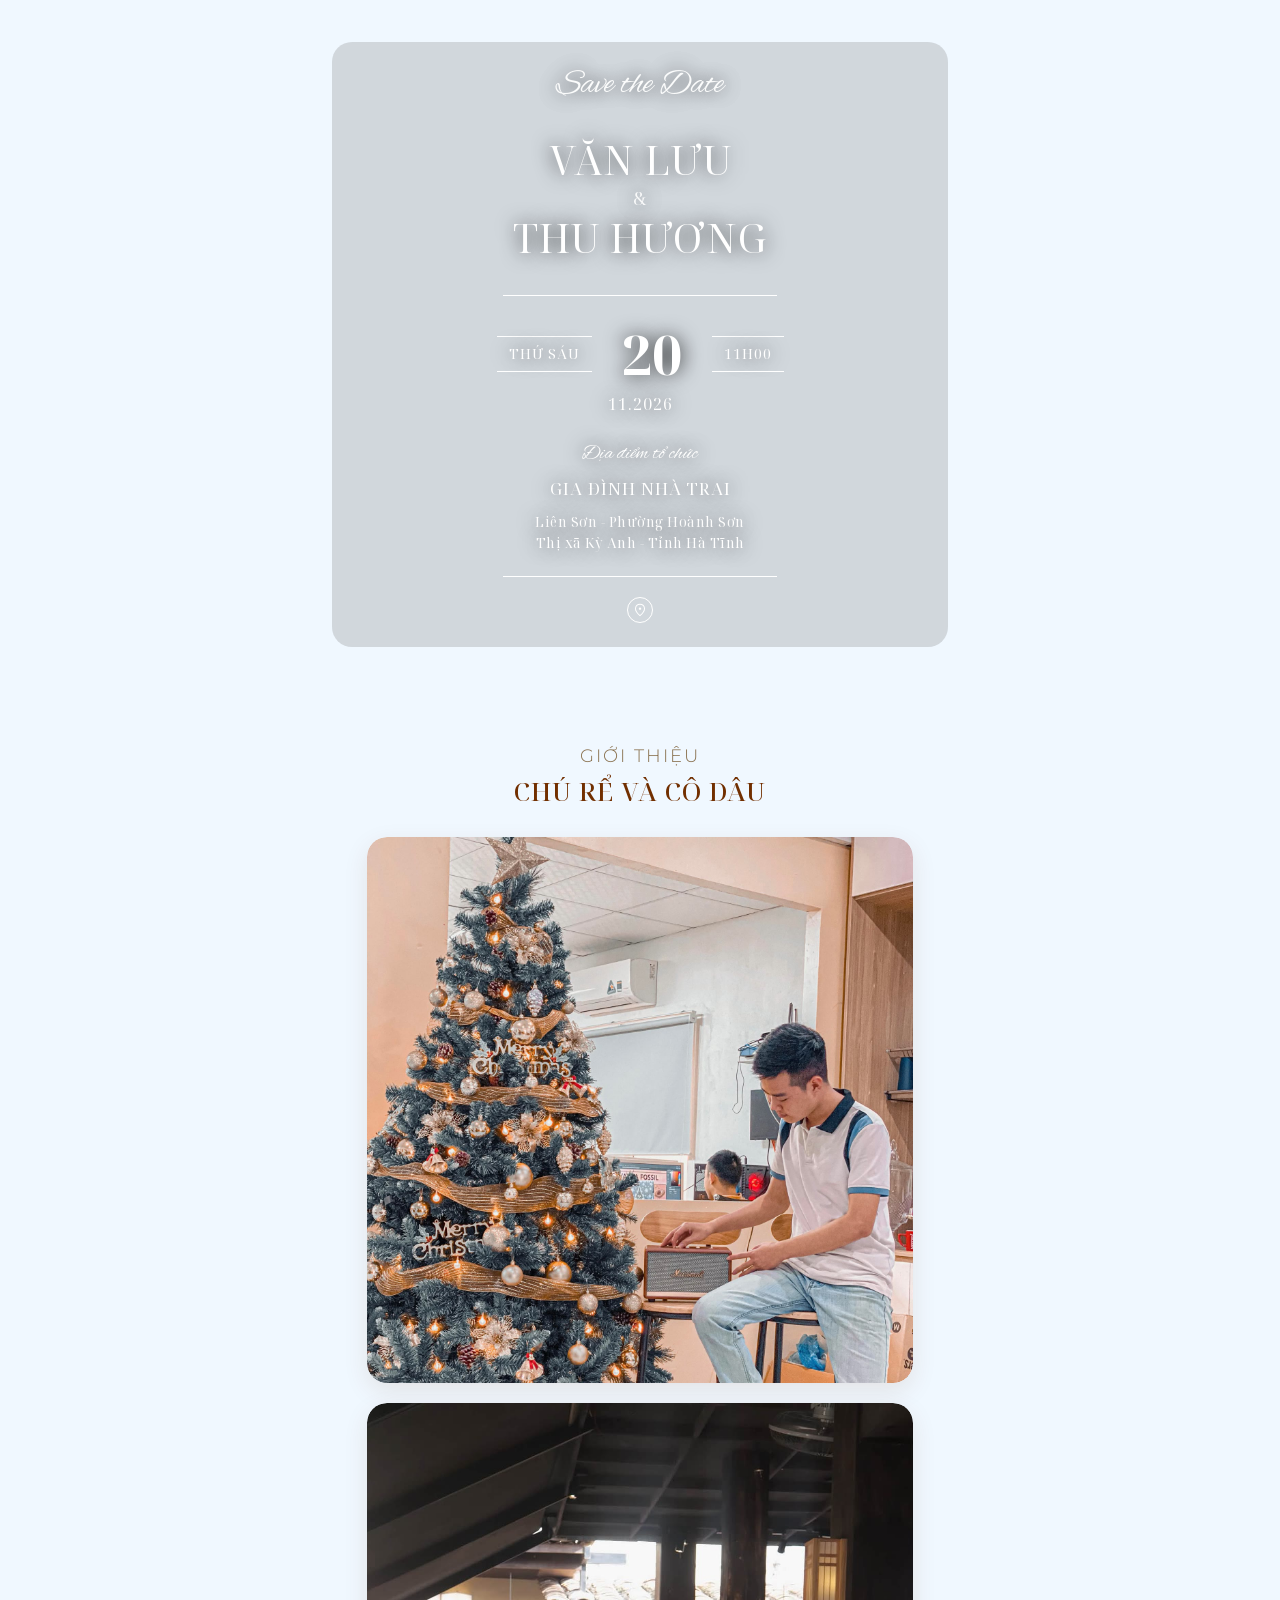
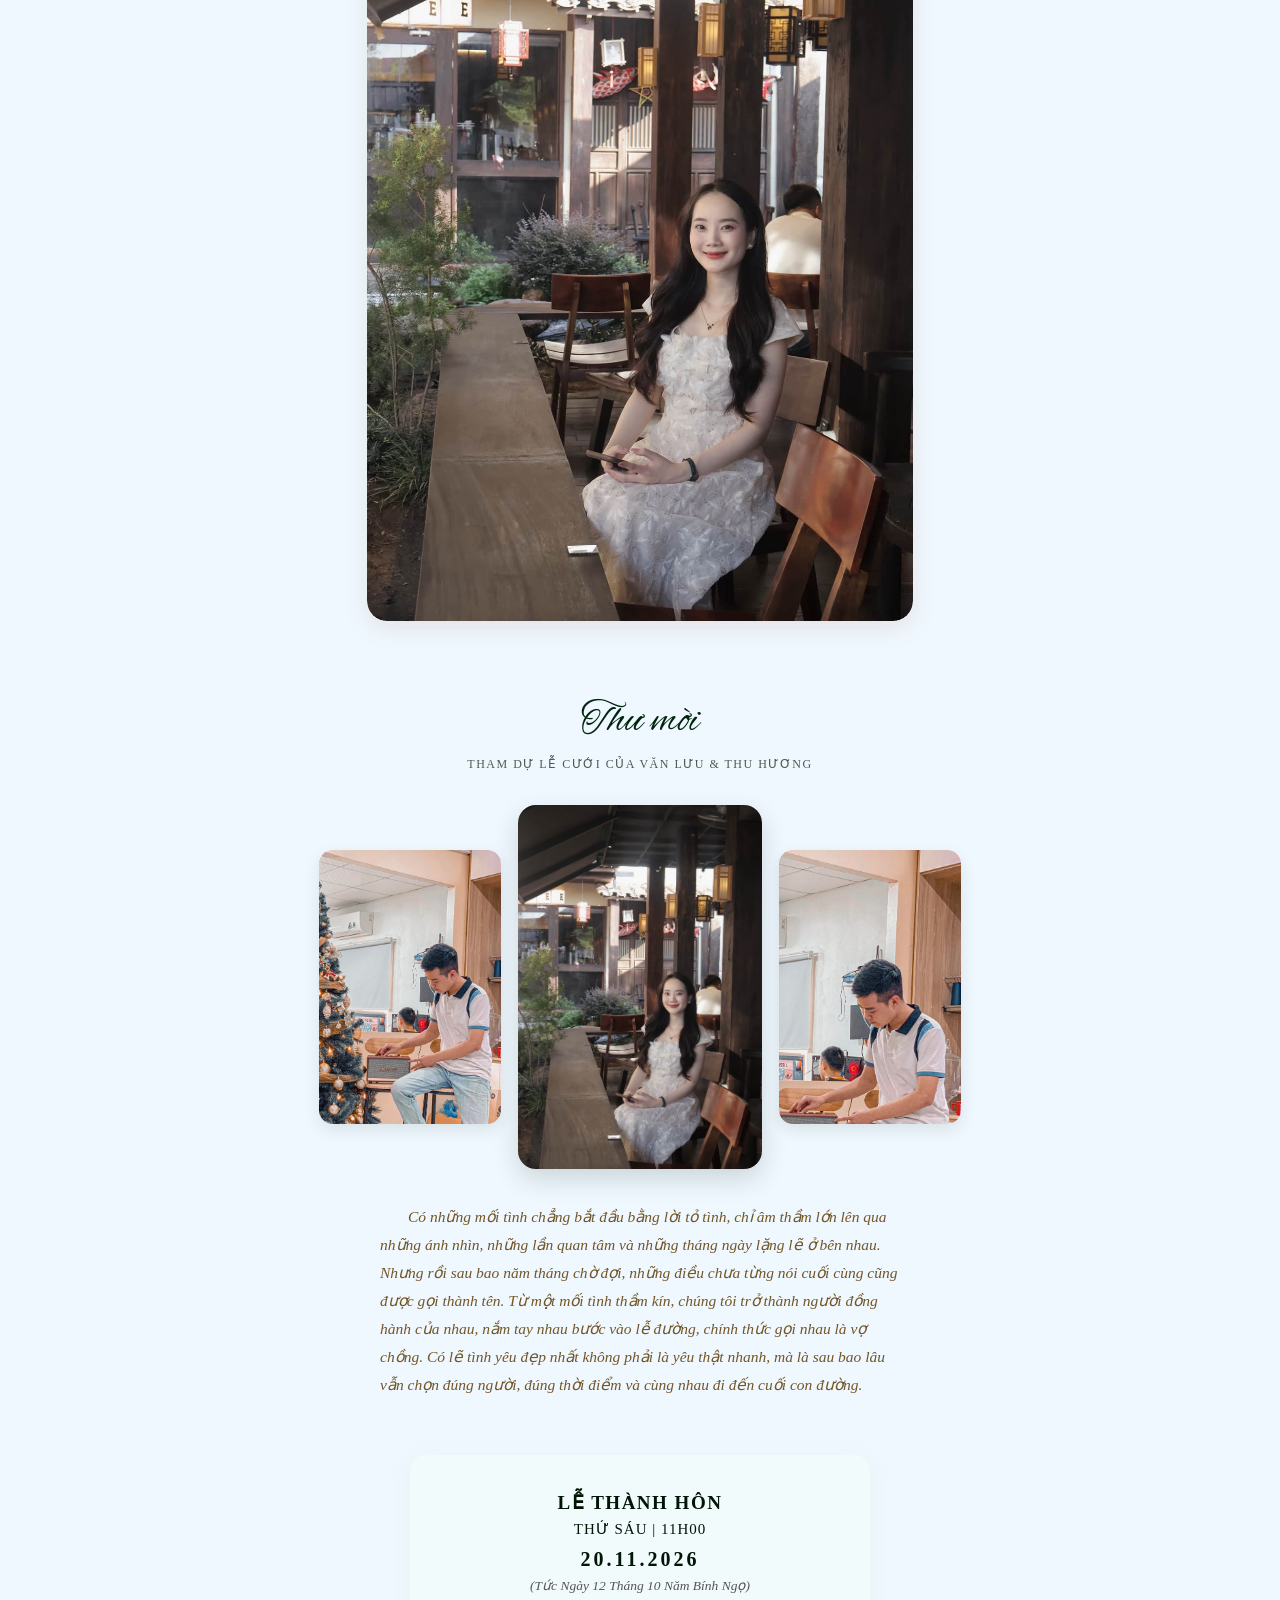
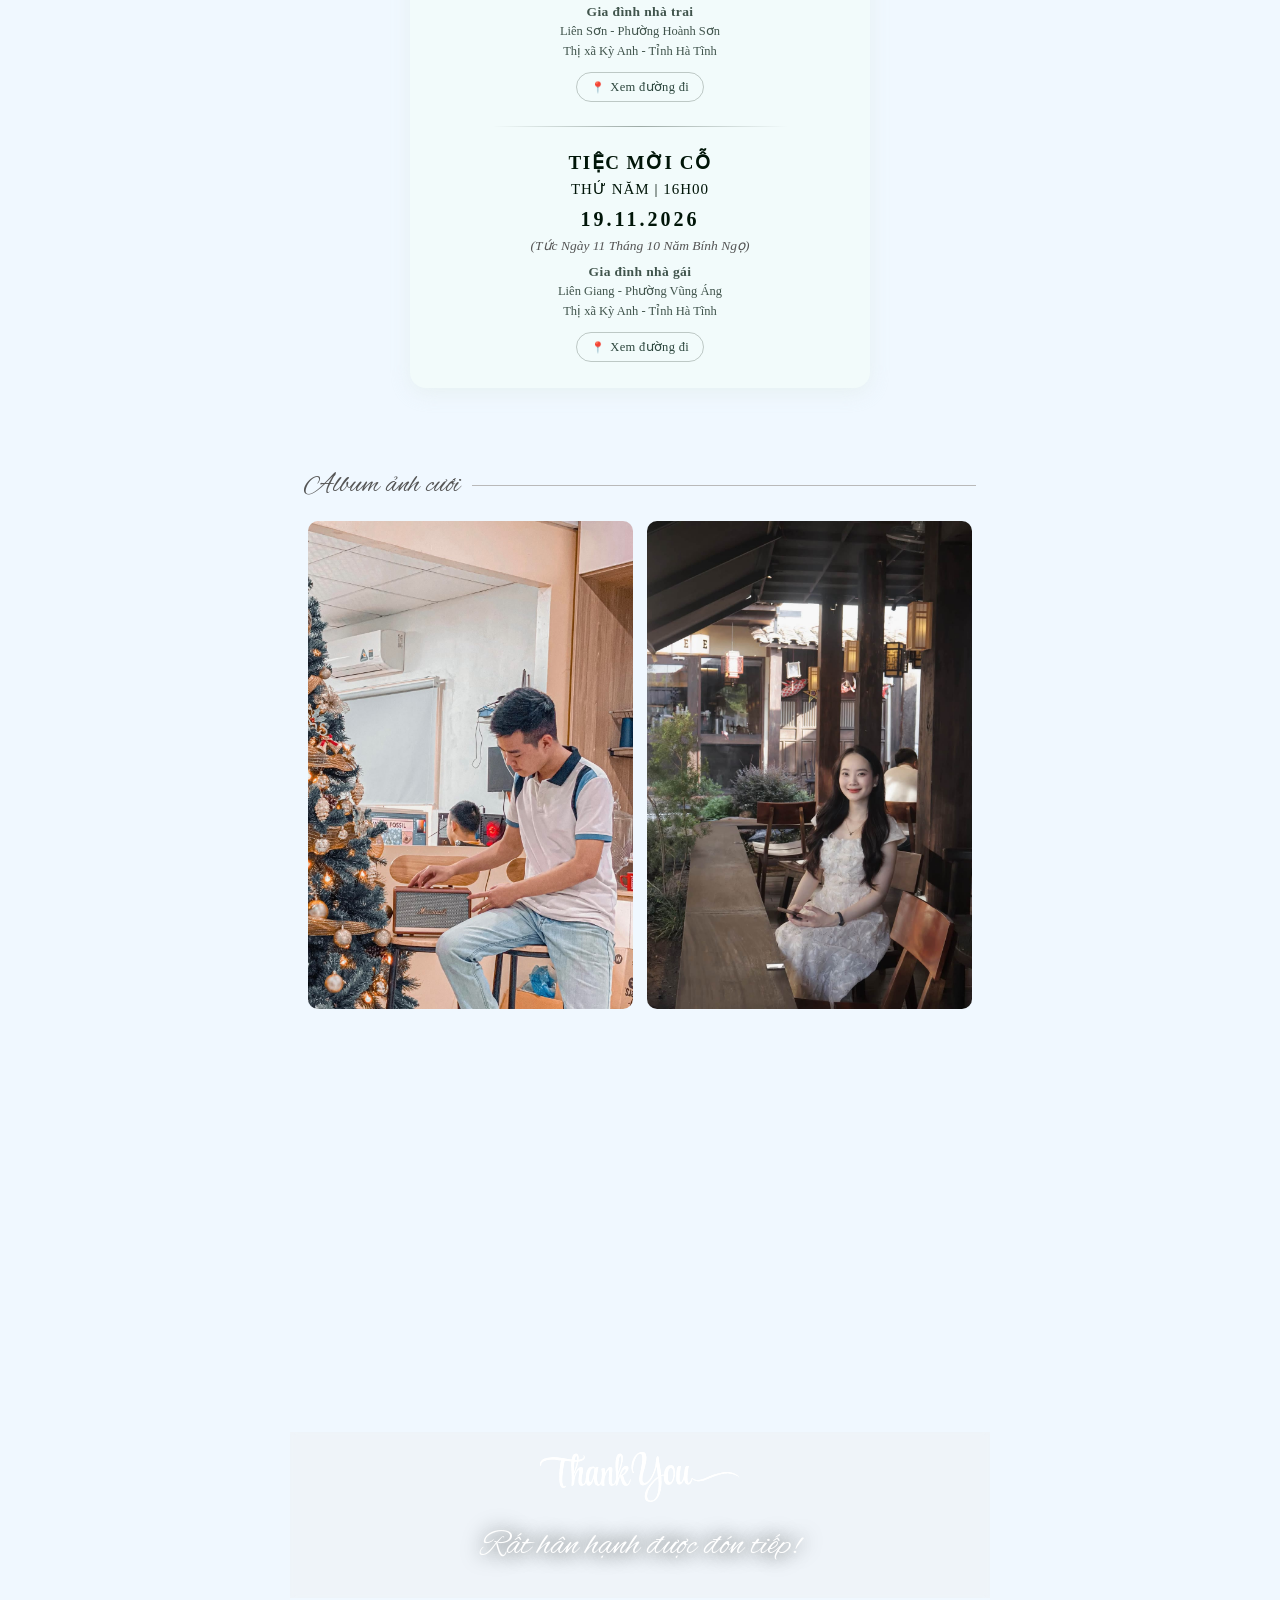
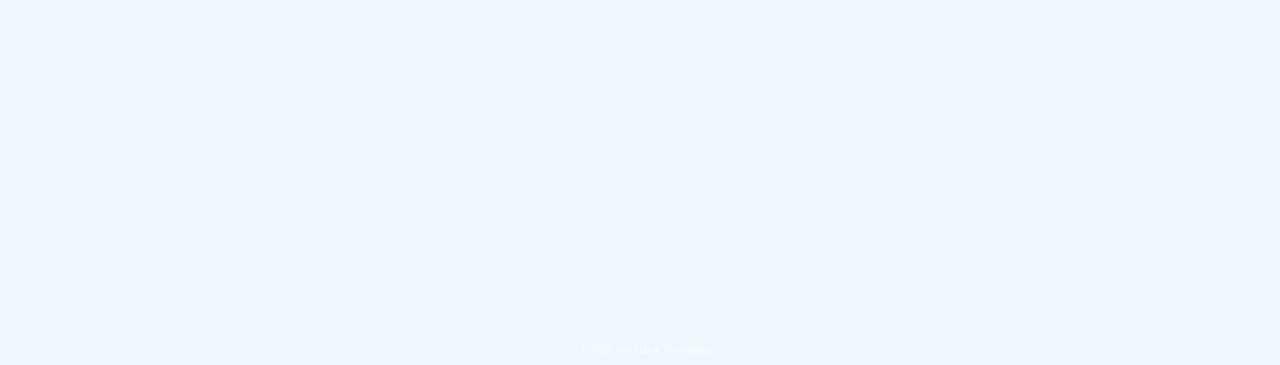
==== nhagai.html @ d758d71e "Thiep cuoi Van Luu & Thu Huong" ====
<!DOCTYPE html>
<html lang="vi">
<head>
    <meta charset="UTF-8">
    <meta name="viewport" content="width=device-width, initial-scale=1.0">
    <title>Wedding Văn Lưu & Thu Hương</title>
    <link rel="stylesheet" href="./style.css?v=1.0">
    <link rel="stylesheet" href="./style2.css?v=1.0">
    <script src="js.js?v=1.0"></script>

    <link rel="preconnect" href="https://fonts.googleapis.com">
    <link rel="preconnect" href="https://fonts.gstatic.com" crossorigin>
    <link href="https://fonts.googleapis.com/css2?family=Alex+Brush&family=Montserrat:ital,wght@0,100..900;1,100..900&family=Newsreader:opsz,wght@6..72,500&family=Noto+Serif+Display&display=swap" rel="stylesheet">

    <meta property="og:title" content="Lễ Thành Hôn Văn Lưu & Thu Hương"/>
    <meta property="og:description" content="Thiệp mời dự Lễ Vu Quy - Nhà Gái"/>
    <meta property="og:image" content="source/meta.jpg" />
    <meta property="og:type" content="website" />
    <meta property="og:url" content="./nhagai.html" />
    <link rel="icon" href="source/favicon.png" type="image/png">

    <link rel="preload" as="image" href="./source/doc/back_thiep.jpg" />
    <link rel="preload" as="audio" href="./source/music.mp3" type="audio/mpeg" />
</head>


<audio id="myAudio" autoplay>
    <source src="./source/music.mp3" type="audio/mpeg">
    Trình duyệt của bạn không hỗ trợ audio.
</audio>


<body>
    <div id="audioIndicator">
        <img src="./source/volume.svg" alt="">
    </div>

    <!-- thiệp -->
    <div class="thiep">
        <div class="thiep_blur-bg">
            <div class="thiep_container">
                <!-- Phần 0 -->
                <div class="thiep_des">
                    <p class="font_fancy">Save the Date</p>
                </div>
                <!-- Phần 1 -->
                <div class="thiep_name">
                    <p class="font_thanh_dam">Văn Lưu</p>
                    <p class="font_thanh_dam thiep_small">&</p>
                    <p class="font_thanh_dam">Thu Hương</p>
                </div>
                <!-- Phần 2 -->
                <div class="thiep_date_box font_thanh_dam">
                    <hr class="hr-wrapper">
                    <div class="thiep_space"></div>
                    <div class="thiep_date_row">
                      <div class="thiep_item">
                        <hr>
                        <span class="padding_day">THỨ SÁU</span>
                        <hr>
                      </div>
                      <div class="thiep_main_date">20</div>
                      <div class="thiep_item">
                        <hr>
                        <span class="padding_hour">11H00</span>
                        <hr>
                      </div>
                    </div>
                    <div class="thiep_month_year">11.2026</div>
                  </div>

                <!-- Phần 3 -->
                <div class="thiep_add">
                    <p class="font_fancy add_fancy">Địa điểm tổ chức</p>
                    <p class="font_thanh_dam add_big">GIA ĐÌNH NHÀ TRAI</p>
                    <p class="font_thanh_dam add_small">Liên Sơn - Phường Hoành Sơn</p>
                    <p class="font_thanh_dam add_small">Thị xã Kỳ Anh - Tỉnh Hà Tĩnh</p>
                    <hr class="hr-add">
                </div>

                <!-- phần icon -->
                <div class="thiep_all_icon">
                    <a class="thiep_map" href="https://www.google.com/maps/dir/?api=1&amp;destination=Li%C3%AAn%20S%C6%A1n%2C%20Ph%C6%B0%E1%BB%9Dng%20Ho%C3%A0nh%20S%C6%A1n%2C%20Th%E1%BB%8B%20x%C3%A3%20K%E1%BB%B3%20Anh%2C%20H%C3%A0%20T%C4%A9nh" target="_blank" rel="noopener noreferrer">
                        <img src="./source/pin_map.svg" alt="Bản đồ">
                    </a>
                </div>
            </div>
        </div>
    </div>

    <div class="gt_container">
        <div class="gt_des font_montserrat"> Giới thiệu </div>
        <div class="gt_des2 font_thanh_dam"> Chú Rể và Cô Dâu </div>
        <div class="gt_img">
            <img src="./source/chure.jpg" alt="Chú rể Văn Lưu">
        </div>
        <div class="gt_img">
            <img src="./source/codau.jpg" alt="Cô dâu Thu Hương">
        </div>
    </div>


    <!-- Mời -->
    <div class="moi_container">
        <div class="moi_desc1 font_fancy">Thư mời</div>
        <div class="moi_desc2 font_tnr">Tham dự Lễ cưới của Văn Lưu &amp; Thu Hương</div>
        <div class="moi_img">
            <img class="img_small js_l js_left" src="./source/doc/thumoi_1.jpg" alt="">
            <img class="img_big js_center" src="./source/doc/thumoi_2.jpg" alt="">
            <img class="img_small js_r js_right" src="./source/doc/thumoi_3.jpg" alt="">
        </div>

        <div class="moi_desc3 font_tnr">   Có những mối tình chẳng bắt đầu bằng lời tỏ tình,
            chỉ âm thầm lớn lên qua những ánh nhìn, những lần quan tâm và những tháng ngày
            lặng lẽ ở bên nhau. Nhưng rồi sau bao năm tháng chờ đợi, những điều chưa từng
            nói cuối cùng cũng được gọi thành tên. Từ một mối tình thầm kín, chúng tôi trở
            thành người đồng hành của nhau, nắm tay nhau bước vào lễ đường, chính thức gọi
            nhau là vợ chồng. Có lẽ tình yêu đẹp nhất không phải là yêu thật nhanh, mà là
            sau bao lâu vẫn chọn đúng người, đúng thời điểm và cùng nhau đi đến cuối con
            đường.</div>
    </div>

    <!-- confirm -->
    <div class="cf_container nhay-shadow">
        <div class="cf_event">
            <div class="cf_desc1">Lễ Thành Hôn</div>
            <div class="cf_desc2">Thứ Sáu | 11h00</div>
            <div class="cf_desc3">20.11.2026</div>
            <div class="cf_desc4">(Tức Ngày 12 Tháng 10 Năm Bính Ngọ)</div>
            <div class="cf_place">
                <span class="cf_place_name">Gia đình nhà trai</span>
                <span class="cf_place_addr">Liên Sơn - Phường Hoành Sơn</span>
                <span class="cf_place_addr">Thị xã Kỳ Anh - Tỉnh Hà Tĩnh</span>
                <a class="cf_map_link font_tnr" href="https://www.google.com/maps/dir/?api=1&amp;destination=Li%C3%AAn%20S%C6%A1n%2C%20Ph%C6%B0%E1%BB%9Dng%20Ho%C3%A0nh%20S%C6%A1n%2C%20Th%E1%BB%8B%20x%C3%A3%20K%E1%BB%B3%20Anh%2C%20H%C3%A0%20T%C4%A9nh"
                   target="_blank" rel="noopener noreferrer">Xem đường đi</a>
            </div>
        </div>

        <div class="cf_sep"></div>

        <div class="cf_event">
            <div class="cf_desc1">Tiệc mời cỗ</div>
            <div class="cf_desc2">Thứ Năm | 16h00</div>
            <div class="cf_desc3">19.11.2026</div>
            <div class="cf_desc4">(Tức Ngày 11 Tháng 10 Năm Bính Ngọ)</div>
            <div class="cf_place">
                <span class="cf_place_name">Gia đình nhà gái</span>
                <span class="cf_place_addr">Liên Giang - Phường Vũng Áng</span>
                <span class="cf_place_addr">Thị xã Kỳ Anh - Tỉnh Hà Tĩnh</span>
                <a class="cf_map_link font_tnr" href="https://www.google.com/maps/dir/?api=1&amp;destination=Li%C3%AAn%20Giang%2C%20Ph%C6%B0%E1%BB%9Dng%20V%C5%A9ng%20%C3%81ng%2C%20Th%E1%BB%8B%20x%C3%A3%20K%E1%BB%B3%20Anh%2C%20H%C3%A0%20T%C4%A9nh"
                   target="_blank" rel="noopener noreferrer">Xem đường đi</a>
            </div>
        </div>

    </div>


    <!-- album -->

    <div class="album_header">
        <span>Album ảnh cưới</span>
        <div class="line"></div>
    </div>
    <div class="album_container">
        <img class="js_album album_left" src="./source/album/01.jpg" alt="Chú rể Văn Lưu">
        <img class="js_album album_left" src="./source/album/02.jpg" alt="Cô dâu Thu Hương">
    </div>


    <!-- xem anh phong to -->
    <div class="lightbox" id="lightbox" role="dialog" aria-modal="true" aria-label="Xem ảnh cưới">
        <button class="lb_close" type="button" aria-label="Đóng">&times;</button>
        <button class="lb_nav lb_prev" type="button" aria-label="Ảnh trước">&#8249;</button>
        <img class="lb_img" id="lb_img" src="" alt="">
        <button class="lb_nav lb_next" type="button" aria-label="Ảnh sau">&#8250;</button>
        <div class="lb_count font_tnr"><span id="lb_now">1</span> / <span id="lb_total">2</span></div>
    </div>

    <!-- Thanks -->
    <div class="thank_container">
        <div class="thank_desc">
            <img src="./source/thank.svg" alt="">
            <p>Rất hân hạnh được đón tiếp!</p>
        </div>
        <div class="footter">
            © 11/2026 Văn Lưu &amp; Thu Hương
        </div>
    </div>

    <script src="./invite.js?v=1.0"></script>
</body>
</html>
---- style.css ----
.font_fancy{
    font-family: "Alex Brush", cursive;
    font-weight: 500;
    font-style: normal;
    /* font-size: 36px; */
}


.font_newsreader {
    font-family: "Newsreader", serif;
    font-optical-sizing: auto;
    font-weight: 300;
    font-style: normal;
}

.font_tnr {
    font-family: 'Times New Roman', Times, serif;
}

.font_montserrat{
    font-family: "Montserrat", sans-serif;
    font-optical-sizing: auto;
    font-weight: 300;
    font-style: normal;
}

.font_thanh_dam {
    font-family: "Noto Serif Display", serif;
    font-optical-sizing: auto;
    font-weight: 400;
    font-style: normal;
    font-variation-settings:
    "wdth" 100;
}

#audioIndicator {
    position: fixed;
    top: 10px;
    right: 10px;
    z-index: 4;
    background-color: #fdfaf2;
    padding: 10px;
    border-radius: 50%;
    cursor: pointer;
    user-select: none;
  }

  #audioIndicator > img {
    display: block;
  }

/* HTML................................................................. */

html {
    scroll-behavior: smooth;
    background-color:#f0f8ff;

    overflow-x: hidden;
    /* overflow-y: hidden; */
    /* scrollbar-width: none;
    -ms-overflow-style: none;
    height: 0px; */
}

* {
    margin: 0;
    padding: 0;
    box-sizing: border-box;
}

body {
    width: 100%;
    max-width: 700px;
    margin: auto;
    display: flex;
    flex-direction: column;
    align-items: center;
    /* chan vuot ngang khi cac phan tu con o trang thai truoc animation */
    overflow-x: hidden;
}

.thiep {
    position: relative;
    width: 100%;
    overflow: hidden;
    background-repeat: no-repeat;
    background-position: center;
    background-size: cover;
    display: flex;
    align-items: center;
    justify-content: center;
}

@keyframes zoomInOut {
    0% {
        transform: scale(1);
    }
    50% {
        transform: scale(1.05);
    }
    100% {
        transform: scale(1);
    }
}

.thiep::before {
    content: "";
    position: absolute;
    inset: 0;
    background-image: url(./source/doc/back_thiep.jpg);
    background-size: cover;
    background-position: center;
    background-repeat: no-repeat;
    animation: zoomInOut 10s ease-in-out infinite;
    z-index: 0;
    transform-origin: center;
    will-change: transform;
}

.thiep_blur-bg {
    position: relative;
    width: 88%;
    margin: 6% 4%;
    border-radius: 20px;
    background: #7d7d7d45;
    -webkit-backdrop-filter: blur(2px);
    backdrop-filter: blur(2px);
    color: white;
    text-align: center;
    z-index: 1;
}

.thiep_container {
    position: relative;
    z-index: 1;
    color: white;
    text-align: center;
    text-shadow: 0 0 20px rgb(0, 0, 0);
}

.thiep_des {
    margin: 22px 18px 20px;
    font-size: clamp(28px, 8vw, 34px);
    color: #ffffff;
    opacity: 0.9;
}

.thiep_name {
    margin: 28px 0 32px;
    font-size: clamp(30px, 8.4vw, 40px);
    line-height: 1.28;
    letter-spacing: 1px;
}

.thiep_name > p {
    text-transform: uppercase;
    
}

.thiep_small {
    font-size: 18px;
    margin: 2px 0;
    opacity: .85;
}

/* Phần 2....................................................... */
.thiep_date_box {
    margin-top: 30px;
    position: relative;
    display: flex;
    flex-direction: column;
    text-align: center;
    color: white;
}

.hr-wrapper {
    position: absolute;
    top: 0;
    left: 50%;
    transform: translateX(-50%);
    height: 1px;
    background-color: white;
    border: white;
    width: 200px;
}

.thiep_space {
    height: 32px;
}

.thiep_date_row {
    display: flex;
    align-items: center;
    justify-content: center;
    gap: 20px;
}

.thiep_item {
    display: flex;
    flex-direction: column;
    align-items: center;
    gap: 4px;
    width: max-content;
}

.thiep_item hr {
    width: 100%;
    border: none;
    border-top: 1px solid white;
    margin: 2px 0;
}

.thiep_item span {
    font-size: 14px;
    letter-spacing: 1px;
    line-height: 22px;
}

.padding_day {
    padding: 0 12px;
}

.padding_hour {
    padding: 0 12px;
}

.thiep_main_date {
    font-size: clamp(44px, 12vw, 54px);
    font-weight: bold;
    padding: 0 10px;
    line-height: 1;
}

.thiep_month_year {
    margin-top: 12px;
    font-size: 16px;
    letter-spacing: 1px;
}

/* phần 3 */
.thiep_add {
    position: relative;
    display: flex;
    flex-direction: column;
    text-align: center;
    margin-top: 26px;
    padding: 0 16px;
}

.add_fancy {
    font-size: 20px;
}

.add_big {
    margin-top: 10px;
    margin-bottom: 12px;
    font-size: 17px;
    letter-spacing: 1px;
}

.add_small {
    font-size: 13.5px;
    line-height: 21px;
    letter-spacing: 0.5px;
}

.hr-add {
    margin-top: 22px;
    height: 1px;
    background-color: white;
    width: 200px; /* giống hr-wrapper */
    margin-left: auto;
    margin-right: auto;
    border: none;
}

.thiep_all_icon {
    display: block;
    margin: 20px 0 24px;
}

.thiep_map {
    display: block; /* Đảm bảo ảnh nền hiển thị */
    width: 16px;
    height: 16px;
    display: flex;
    justify-content: center;
    align-items: center;
    border: 1px solid white;
    border-radius: 50%;
    padding: 12px;
    margin: 0 auto;
}

.thiep_map:hover {
    border: 1px solid rgb(125, 125, 125);
}

.thiep_map > img {
    width: 16px;
    height: 16px;
}

/* Giới thiệu */
.gt_container {
    width: 100%;
    margin-top: 56px;
    display: flex;
    flex-direction: column;
    align-items: center;
    text-align: center;
}

.gt_des {
    font-size: 18px;
    letter-spacing: 2px;
    text-transform: uppercase;
    color: #8a7250;
    margin-bottom: 6px;
}

.gt_des2 {
    text-transform: uppercase;
    font-weight: 500 !important;
    font-size: clamp(21px, 6vw, 26px);
    letter-spacing: 1px;
    margin-bottom: 28px;
    color: #712f00;
}

.gt_img {
    position: relative;
    width: 88%;
    overflow: hidden;
    border-radius: 20px;
    margin-bottom: 20px;
    box-shadow: 0 8px 24px rgba(113, 47, 0, .10);
}

.gt_img img {
    width: 100%;
    height: auto;      /* giu dung ty le goc, khong cat mat */
    border-radius: 20px;
    display: block;
}

/* .caption {
    position: absolute;
    bottom: 12px;
    left: 50%;
    transform: translateX(-50%);
    color: white;
    font-size: 18px;
    font-weight: bold;
    text-shadow: 1px 1px 4px black;
    z-index: 1;
} */


/* ani 2 ảnh.................................................................... */
@keyframes fadeInUp {
    from {
        opacity: 0;
        transform: translateY(40px);
    }
    to {
        opacity: 1;
        transform: translateY(0);
    }
}

.gt_img {
    opacity: 0;
    transform: translateY(20px);
    transition: opacity 1.6s ease-out, transform 1.6s ease-out;
    will-change: transform, opacity;
}

.gt_img.show {
    animation: fadeInUp 1.8s ease forwards;
}
---- style2.css ----
.moi_container {
    width: 100%;
    margin-top: 56px;
    display: flex;
    flex-direction: column;
    align-items: center;
    color: #00240e;
}

.moi_desc1 {
    text-align: center;
    font-size: clamp(34px, 9vw, 42px);
    line-height: 1.15;
    margin-bottom: 8px;
}

.moi_desc2 {
    text-align: center;
    text-transform: uppercase;
    font-size: 12px;
    letter-spacing: 1.5px;
    line-height: 1.7;
    padding: 0 24px;
    color: #4a5c50;
}

.moi_img {
    width: 100%;
    margin: 30px 0 8px;
    padding: 0 12px;
    display: flex;
    justify-content: center;
    align-items: center;
    gap: 2.5%;
}

.img_big {
    width: 36%;
    height: auto;
    border-radius: 18px;
    box-shadow: 0 10px 26px rgba(0, 36, 14, .16);
    /* box-shadow: 0 10px 20px rgba(0, 0, 0, 0.2); */
    /* animation: flash-shadow-img 2s infinite; */
    z-index: 2;

    transition: all 2s ease-in-out;

}

.img_small {
    width: 27%;
    height: auto;
    /* box-shadow: 0 10px 20px rgba(0, 0, 0, 0.2); */
    /* animation: flash-shadow-img 2s infinite; */
    transform: scale(1);
    opacity: 1;
    border-radius: 14px;
    box-shadow: 0 6px 16px rgba(0, 36, 14, .10);
    z-index: 1;

    transition: all 2s ease-in-out;
}

@keyframes flash-shadow-img {
    0%, 100% 
    {
        box-shadow: 0 0 5px rgba(157, 157, 157, 0.534);
    }
    50% 
    {
        box-shadow: 0 0 7px rgba(60, 60, 60, 0.556);
    }
}

.js_left {
    opacity: 0;
    transform: translateX(-80px);
}

.js_center {
    transform: scale(1.5);
}

.js_right {
    opacity: 0;
    transform: translateX(80px);
}

.moi_desc3 {
    color: #725627;
    text-align: left;
    text-indent: 28px;
    font-size: 14.5px;
    width: 84%;
    max-width: 520px;
    margin: 26px 0 0;
    font-style: italic;
    line-height: 26px;
    hyphens: none;
    overflow-wrap: break-word;
}



/* comfirm.......................................................................................... */
.cf_container {
    margin-top: 56px;
    box-shadow: 0 5px 20px rgba(225, 237, 235, 0.648);
    padding: 30px 24px 26px;
    text-align: center;
    width: 84%;
    max-width: 460px;
    border-radius: 16px;
    margin-bottom: 72px;

    background-color: rgb(242, 251, 251);
}

.cf_container {
    opacity: 0;
    transform: translateY(60px);
    transition: all 4.2s ease;
    color: #001508;

}

.cf_container.show {

    opacity: 1;
    transform: translateY(0);
}

@keyframes flash-shadow {
    0%, 100% 
    {
        box-shadow: 0 0 12px rgb(208, 211, 211);
    }
    50% 
    {
        box-shadow: 0 0 15px rgb(179, 190, 188);
    }
}

.nhay-shadow {
animation: flash-shadow 2s infinite;
}



.cf_container > div {
    margin-top: 8px;
}

/* Hai su kien: le thanh hon + tiec moi co ............................ */
.cf_event {
    margin-top: 0 !important;
}

.cf_event > div {
    margin-top: 6px;
}

.cf_sep {
    height: 1px;
    width: 72%;
    margin: 24px auto !important;
    background: linear-gradient(to right,
        transparent, rgba(0, 21, 8, .35), transparent);
}

.cf_place {
    display: flex;
    flex-direction: column;
    gap: 2px;
    margin-top: 10px !important;
    color: #40544c;
}

.cf_place_name {
    font-size: 13.5px;
    font-weight: 600;
    letter-spacing: .4px;
}

.cf_place_addr {
    font-size: 12.5px;
    line-height: 18px;
}

.cf_map_link {
    align-self: center;
    margin-top: 10px;
    padding: 6px 14px;
    border: 1px solid rgba(0, 21, 8, .22);
    border-radius: 999px;
    color: #2c463d;
    font-size: 12.5px;
    letter-spacing: .3px;
    text-decoration: none;
    transition: background-color .2s ease, border-color .2s ease;
}

.cf_map_link::before {
    content: "📍";   /* ghim ban do */
    margin-right: 5px;
    font-size: 11px;
}

.cf_map_link:hover {
    background-color: #e3efec;
    border-color: rgba(0, 21, 8, .38);
}

.cf_desc1 {
    font-weight: bold;
    text-transform: uppercase;
    font-size: 19px;
    letter-spacing: 1.5px;
}

.cf_desc2 {
    text-transform: uppercase;
    font-size: 15px;
    letter-spacing: 1px;
}

.cf_desc3 {
    font-weight: bold;
    letter-spacing: 3px;
    font-size: 20px;
    margin-top: 10px !important;
}

.cf_desc4 {
    color: #555;
    font-size: 13.5px;
    font-style: italic;
}

.cf_event + .cf_btn,
.cf_sep + .cf_event + .cf_btn {
    margin-top: 26px;
}

.cf_btn {
    border: none;
    padding: 14px 18px;
    border-radius: 10px;
    width: 76%;
    max-width: 280px;
    margin: 7px 0;
    cursor: pointer;
    box-shadow: 0 4px 10px rgba(174, 174, 174, 0.35);
    background-color: #e0edec;
    font-size: 15px;
    line-height: 1;
    letter-spacing: .3px;
    transition: background-color .25s ease, box-shadow .25s ease, transform .15s ease;
}

.cf_btn:hover {
    background-color: #ccd4d3;
    box-shadow: 0 6px 14px rgba(120, 120, 120, 0.35);
}

.cf_btn:active {
    transform: translateY(1px);
}

.cf_btn > a {
    display: block;
    text-decoration: none;
    color: black;
}

/* Nut chinh: xac nhan tham du - hanh dong quan trong nhat */
.cf_btn_main {
    background-color: #2f5d52;
    box-shadow: 0 5px 14px rgba(47, 93, 82, .32);
    font-weight: 700;
    font-size: 16px;
    letter-spacing: .6px;
}

.cf_btn_main > a {
    color: #fff;
}

.cf_btn_main:hover {
    background-color: #24493f;
    box-shadow: 0 7px 18px rgba(47, 93, 82, .42);
}

/* .cf_icon {
    display: block;
    margin-top: 12px !important;
}

.cf_map {
    display: block;
    width: 16px;
    height: 16px;
    display: flex;
    justify-content: center;
    align-items: center;
    border: 1.5px solid #909090;
    border-radius: 50%;
    padding: 14px;
    margin: 0 auto;
} */

/* pop_up........................... */
.popup {
    position: fixed;
    inset: 0;
    margin: auto;
    width: 100vw;
    height: 100dvh;
    display: none;
    z-index: 3;
    background-color: rgba(20, 20, 20, .62);
    -webkit-backdrop-filter: blur(3px);
    backdrop-filter: blur(3px);
    align-items: center;
    justify-content: center;
    max-width: 700px;
}

/* popup la flex-column de chua ca the QR lan cham chi bao */
.popup.show {
    flex-direction: column;
}

.popup.show {
    display: flex;
}

.popup_container {
    display: flex;
    overflow-x: auto;
    width: 100%;
    scroll-snap-type: x mandatory;
    padding: 0 26px;
    gap: 16px;
    border-radius: 8px;
    scroll-behavior: smooth;
}

.popup_item {
    /* container da co padding nen content box vua dung mot the */
    flex: 0 0 100%;
    scroll-snap-align: center;
    position: relative;
    display: flex;
    flex-direction: column;
    justify-content: center;
}

.popup_item {
    opacity: 0.8;
    transform: scale(0.8);
    transition: opacity 0.2s linear, transform 0.2s linear;
  }
  


.popup_item > img {
    border-radius: 18px;
    width: 100%;
    height: auto;
    max-height: 68dvh;
    object-fit: contain;   /* khong cat mat phan nao cua ma QR */
}

@media (min-width: 440px) {
    .popup_container {
        padding: 0 60px;
    }

    .popup_item {
        flex: 0 0 100%;
    }
}
  

/* transform: translateX(60px) */
/* transform: translateX(-60px) */

.popup_hint {
    position: absolute;
    bottom: 4%;
    left: 0;
    right: 0;
    display: flex;
    align-items: center;
    justify-content: center;
    gap: 8px;
    color: rgba(255, 255, 255, .88);
    font-size: 12.5px;
    letter-spacing: .3px;
    text-shadow: 0 2px 8px rgba(0, 0, 0, .6);
    pointer-events: none;
}

.popup_dots {
    display: flex;
    gap: 6px;
}

.popup_dot {
    width: 7px;
    height: 7px;
    border-radius: 50%;
    background-color: rgba(255, 255, 255, .40);
    transition: background-color .25s ease, transform .25s ease;
}

.popup_dot.active {
    background-color: #fff;
    transform: scale(1.18);
}


.copy {
    display: block;
    width: 100%;
    margin-top: 12px;
    padding: 12px 10px;
    border: none;
    border-radius: 10px;
    background-color: #ffffff;
    color: #1b3a33;
    font-size: 15px;
    letter-spacing: .3px;
    cursor: pointer;
    box-shadow: 0 4px 12px rgba(0, 0, 0, .18);
    transition: background-color .2s ease, transform .12s ease;
    z-index: 4;
}

.copy:hover {
    background-color: #e6f1ef;
}

.copy:active {
    transform: translateY(1px);
}

/* Nut chua co so tai khoan thi lam mo di, khong bam duoc */
.copy[data-copy=""] {
    opacity: .45;
    cursor: not-allowed;
    box-shadow: none;
}

#copy-toast {
    position: fixed;
    bottom: 10%;
    left: 50%;
    transform: translateX(-50%);
    background-color: #222;
    color: white;
    padding: 10px 20px;
    border-radius: 8px;
    opacity: 0;
    pointer-events: none;
    transition: opacity 0.3s ease;
    z-index: 5;
    font-size: 14px;
    font-family: 'Times New Roman', Times, serif;
  }
  #copy-toast.show {
    opacity: 1;
  }


.hide-horizontal-scrollbar {
    overflow-x: scroll;
    overflow-y: hidden;
    scrollbar-width: none; /* Firefox */
    -ms-overflow-style: none; /* IE, Edge cũ */
  }
  
  .hide-horizontal-scrollbar::-webkit-scrollbar {
    height: 0px; /* Chrome, Safari */
  }

/* album....................................................................................... */

.album_header {
    width: 100%;
    display: flex;
    align-items: center;
    margin-top: 8px;
    margin-bottom: 18px;
}

.album_header span {
    font-family: 'Alex Brush', cursive;
    font-size: 28px;
    color: #555;
    white-space: nowrap;
    margin-left: 14px;
}

.line {
    flex: 1;
    height: 1px;
    background-color: #b9b9b9;
    margin-left: 12px;
    margin-right: 14px;
}

.album_container {
    width: 100%;
    display: grid;
    grid-template-columns: 1fr 1fr;
    align-items: start;
    gap: 10px;
    padding: 0 12px;
}

.album_container > img {
    width: 100%;
    height: auto;          /* giu dung ty le goc, khong cat anh */
    display: block;
    border-radius: 10px;
    transition: all 2s ease-in-out;
}

/* Anh le cuoi cung: can giua, rong bang mot cot */
.album_container > img:last-child:nth-child(odd) {
    grid-column: 1 / -1;
    justify-self: center;
    width: calc(50% - 5px);
}

.album_left {
    transform: translateX(-100px);
    opacity: 0;
}

.album_right {
    transform: translateX(100px);
    opacity: 0;
}

/* thank................................................................................... */

.thank_container {
    height: 100svh;
    margin-top: 56px;
    width: 100%;
    background-image: url(./source/doc/nen_cuoi.jpg);
    position: relative;
    overflow: hidden;
    background-repeat: no-repeat;
    background-position: center;
    background-size: cover;
    align-items: center;
    justify-content: center;
    display: flex;
    flex-direction: column;
    
}

.thank_desc > img {
    height: 50px;
    margin-top: 12px;
    
}

.thank_desc {
    line-height: 1.5;
    padding: 8px 16px 26px;
    background-color: rgba(236, 236, 236, 0.322);
    backdrop-filter: blur(3px);
    -webkit-backdrop-filter: blur(3px);
    width: 100%;
    text-align: center;
    color: rgb(255, 255, 255);

    font-family: "Alex Brush", cursive;
    font-weight: 400;
    font-style: normal;
    font-size: clamp(27px, 7.5vw, 34px);
    text-shadow: 0 0 20px rgb(0, 0, 0);
}

.thank_desc {
    opacity: 0;
    transform: translateY(40px);
    transition: all 1.2s ease-in-out;
}

.thank_desc.show {
    opacity: 1;
    transform: translateY(0);
}


.footter {
    position: absolute;
    bottom: 0;
    display: flex;
    justify-content: center;
    color: #ffffffb0;
    font-style: italic;
    text-align: center;
    padding: 10px;
    font-size: 10px;
}

.footer-link {
    color: #ffffff !important;
    text-decoration: none;
    font-weight: bold;
    padding: 2px 6px;
    border-radius: 4px;
    background-color: rgba(255, 255, 255, 0.2);
    transition: all 0.3s ease;
    margin-left: 4px;
    text-shadow: 0 0 8px rgba(0, 0, 0, 0.5);
}

.footer-link:hover {
    background-color: rgba(255, 255, 255, 0.35);
    transform: scale(1.1);
    text-shadow: 0 0 12px rgba(255, 255, 255, 0.8);
}

/* Man hinh lon: gian rong hon mot chut ................................. */
@media (min-width: 560px) {
    .album_container {
        gap: 14px;
        padding: 0 18px;
    }

    .album_container > img:last-child:nth-child(odd) {
        width: calc(50% - 7px);
    }

    .gt_img {
        width: 78%;
    }

    .moi_desc3 {
        font-size: 15.5px;
        line-height: 28px;
    }
}

/* Ton trong nguoi dung tat hieu ung chuyen dong ......................... */
@media (prefers-reduced-motion: reduce) {
    .thiep::before,
    .nhay-shadow {
        animation: none;
    }

    .gt_img,
    .cf_container,
    .thank_desc,
    .album_container > img,
    .img_small,
    .img_big {
        transition-duration: .01ms;
    }
}


/* Xem anh phong to ..................................................... */

.album_container > img {
    cursor: zoom-in;
}

.lightbox {
    position: fixed;
    inset: 0;
    z-index: 10;
    display: none;
    align-items: center;
    justify-content: center;
    background-color: #0b0b0b;
    /* chua thanh dieu huong tren dien thoai */
    padding: max(16px, env(safe-area-inset-top)) 16px
             max(16px, env(safe-area-inset-bottom));
}

.lightbox.show {
    display: flex;
}

.lb_img {
    max-width: 100%;
    max-height: 100%;
    object-fit: contain;
    border-radius: 6px;
    /* anh moi doi thi hien dan ra */
    animation: lbFade .25s ease;
}

@keyframes lbFade {
    from { opacity: 0; }
    to   { opacity: 1; }
}

.lb_close {
    position: absolute;
    top: max(10px, env(safe-area-inset-top));
    right: 12px;
    width: 42px;
    height: 42px;
    border: none;
    border-radius: 50%;
    background-color: rgba(255, 255, 255, .14);
    color: #fff;
    font-size: 28px;
    line-height: 1;
    cursor: pointer;
    transition: background-color .2s ease;
}

.lb_nav {
    position: absolute;
    top: 50%;
    transform: translateY(-50%);
    width: 44px;
    height: 64px;
    border: none;
    border-radius: 8px;
    background-color: rgba(255, 255, 255, .12);
    color: #fff;
    font-size: 34px;
    line-height: 1;
    cursor: pointer;
    transition: background-color .2s ease;
}

.lb_prev { left: 8px; }
.lb_next { right: 8px; }

.lb_close:hover,
.lb_nav:hover {
    background-color: rgba(255, 255, 255, .28);
}

.lb_count {
    position: absolute;
    bottom: max(14px, env(safe-area-inset-bottom));
    left: 0;
    right: 0;
    text-align: center;
    color: rgba(255, 255, 255, .85);
    font-size: 14px;
    letter-spacing: 1px;
    pointer-events: none;
}

/* Man hinh nho: nut dieu huong nho lai cho do che anh */
@media (max-width: 420px) {
    .lb_nav {
        width: 38px;
        height: 56px;
        font-size: 28px;
    }
}

@media (prefers-reduced-motion: reduce) {
    .lb_img {
        animation: none;
    }
}
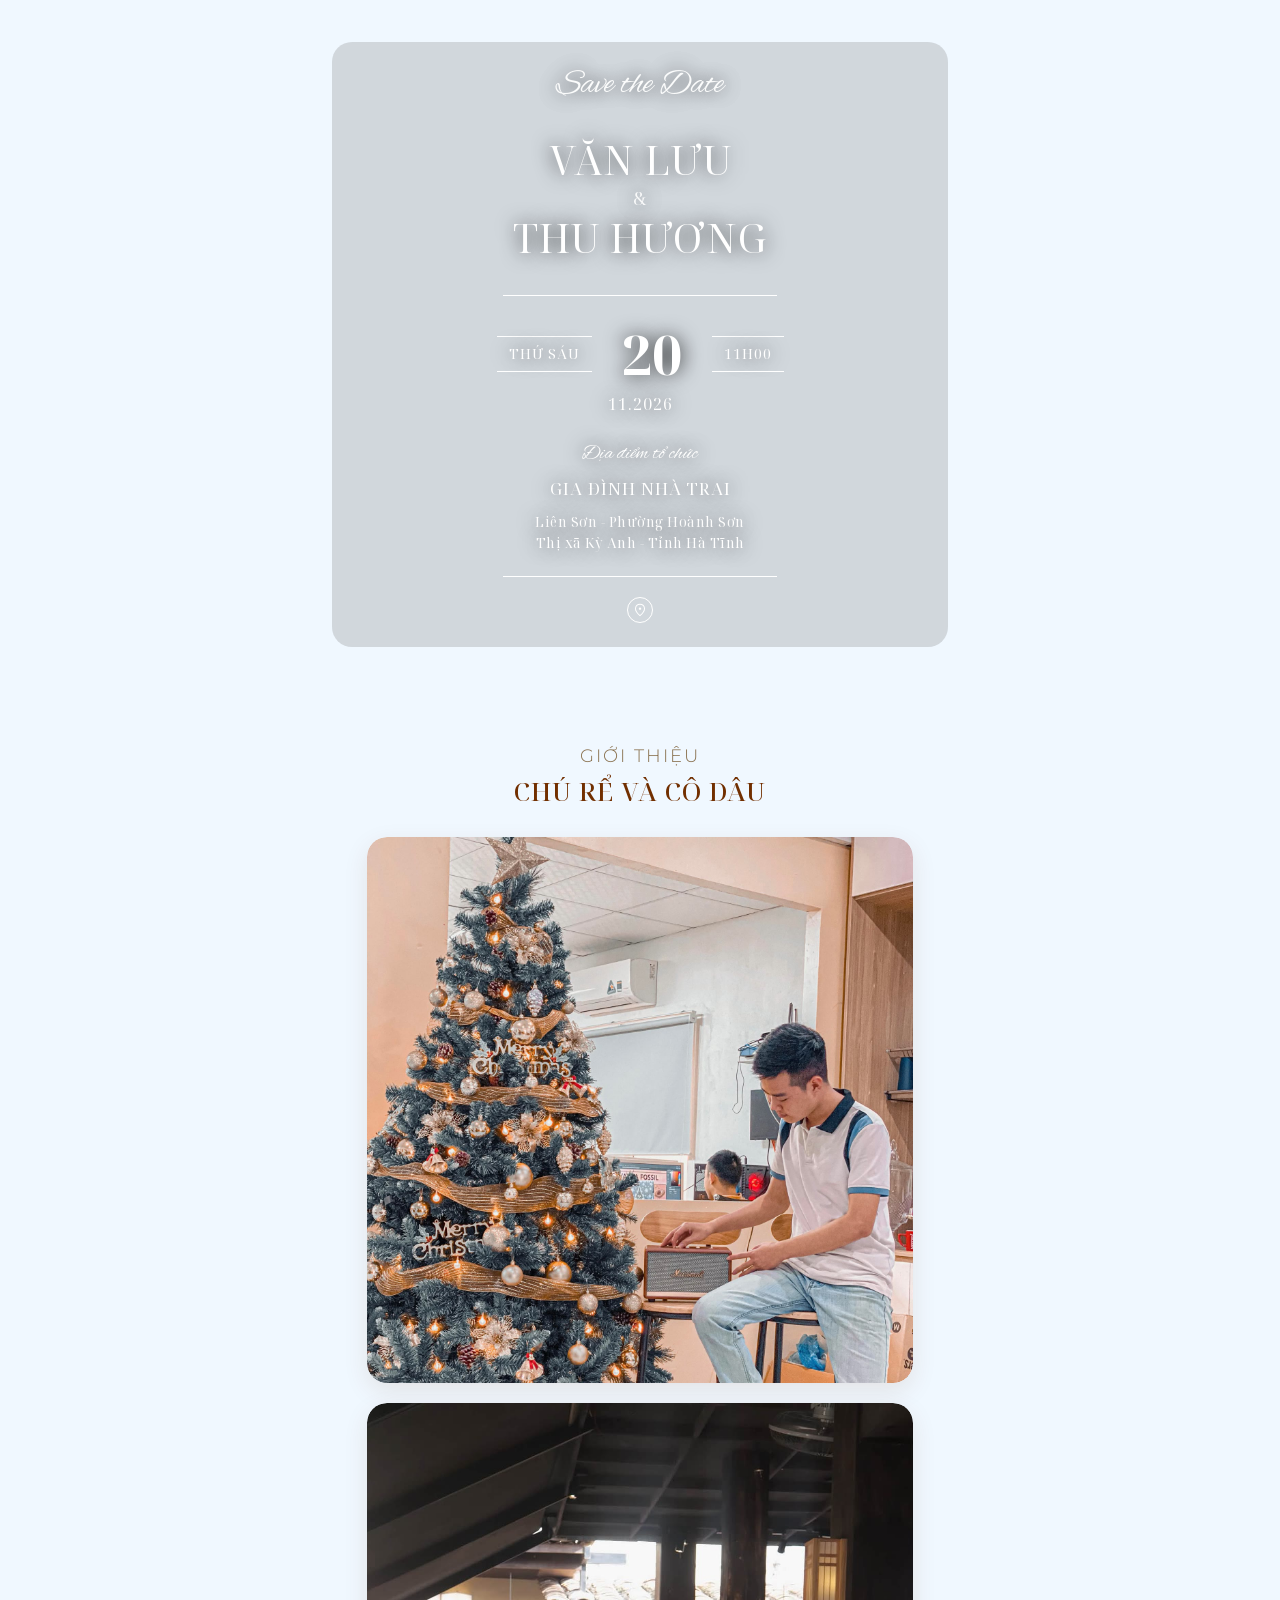
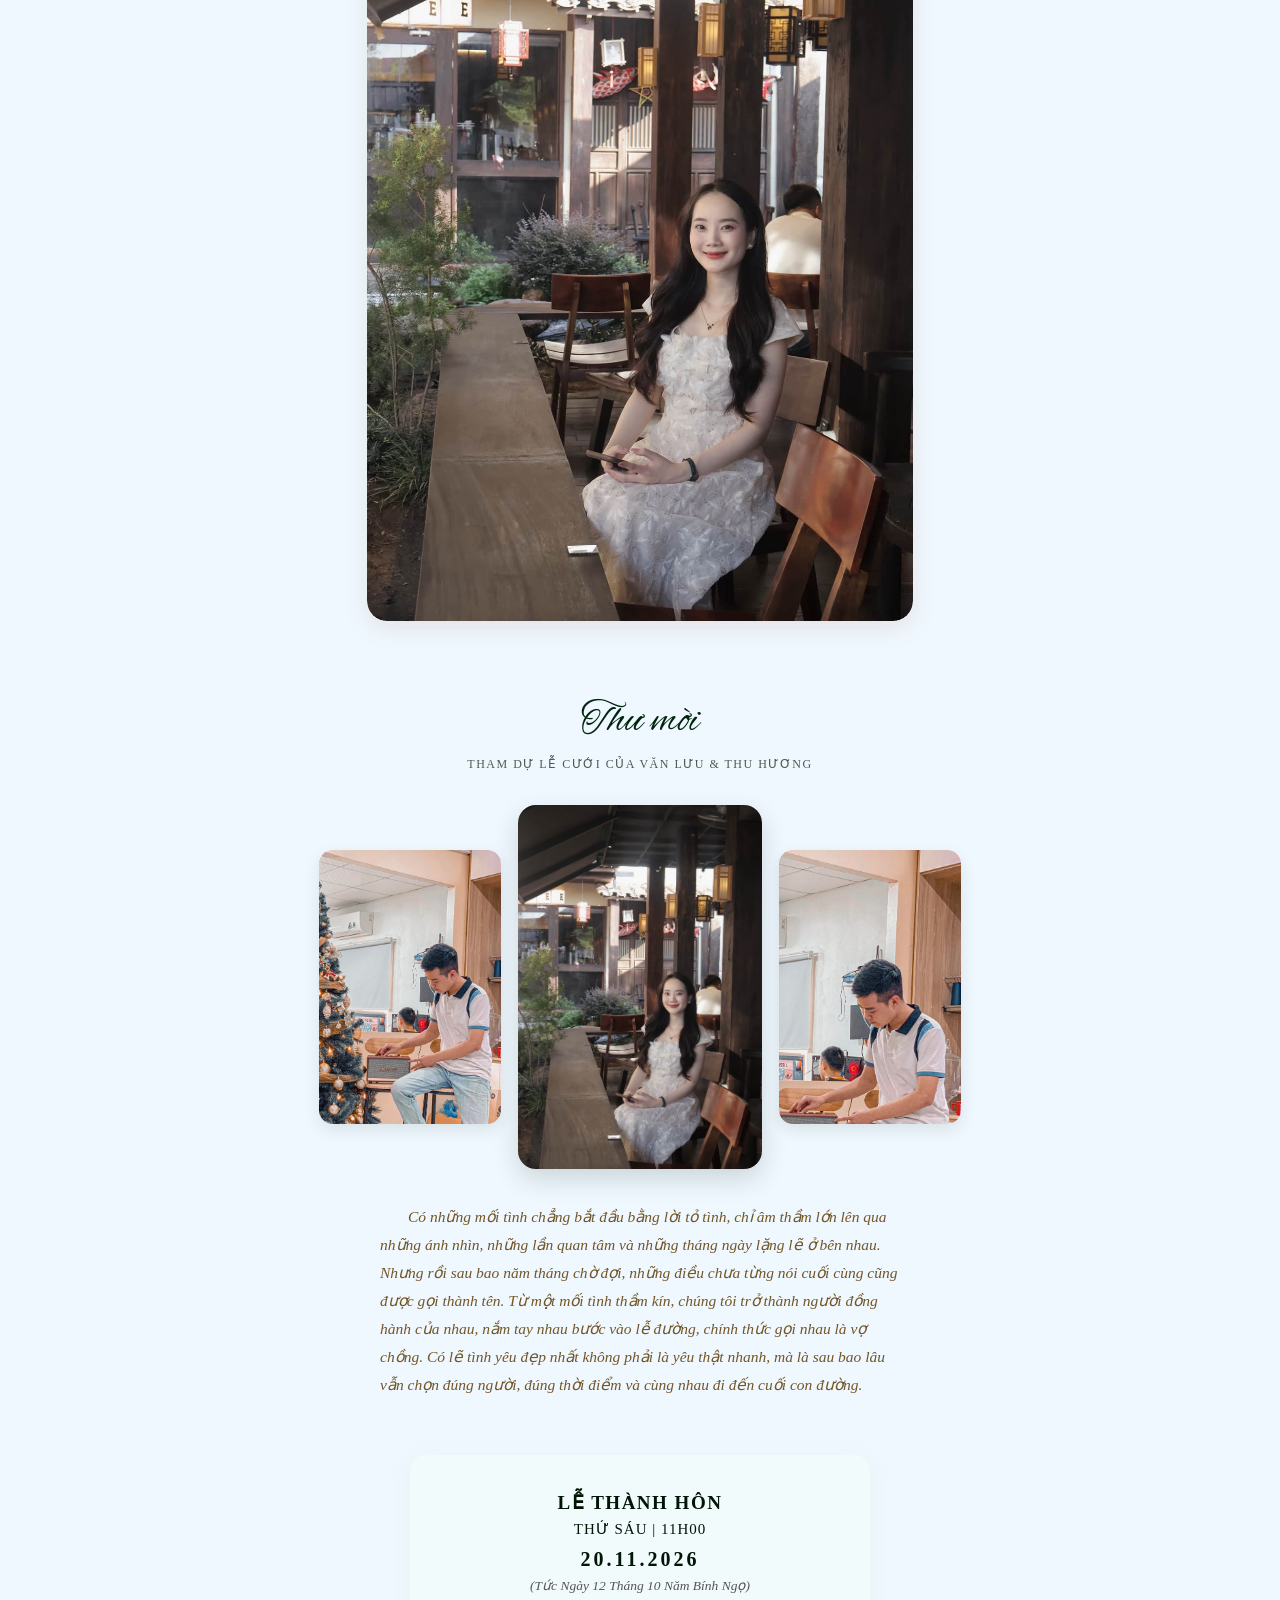
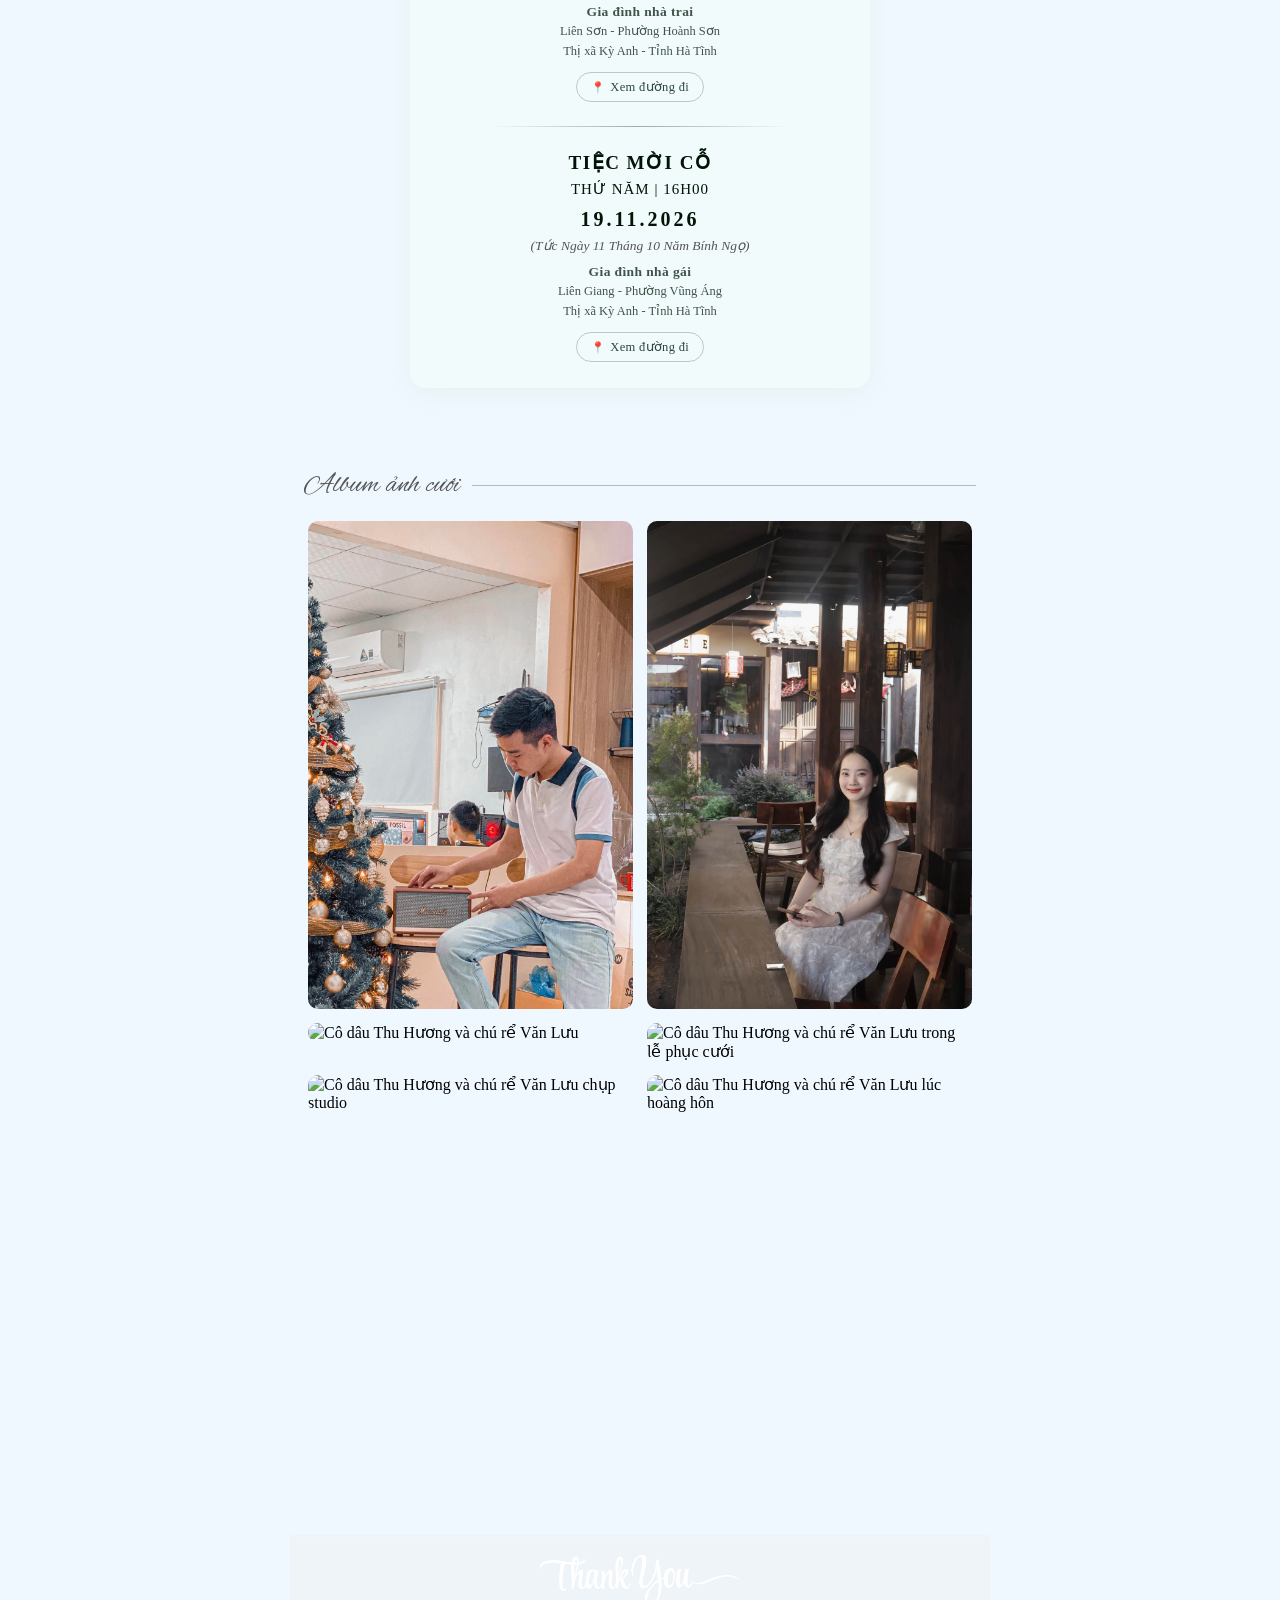
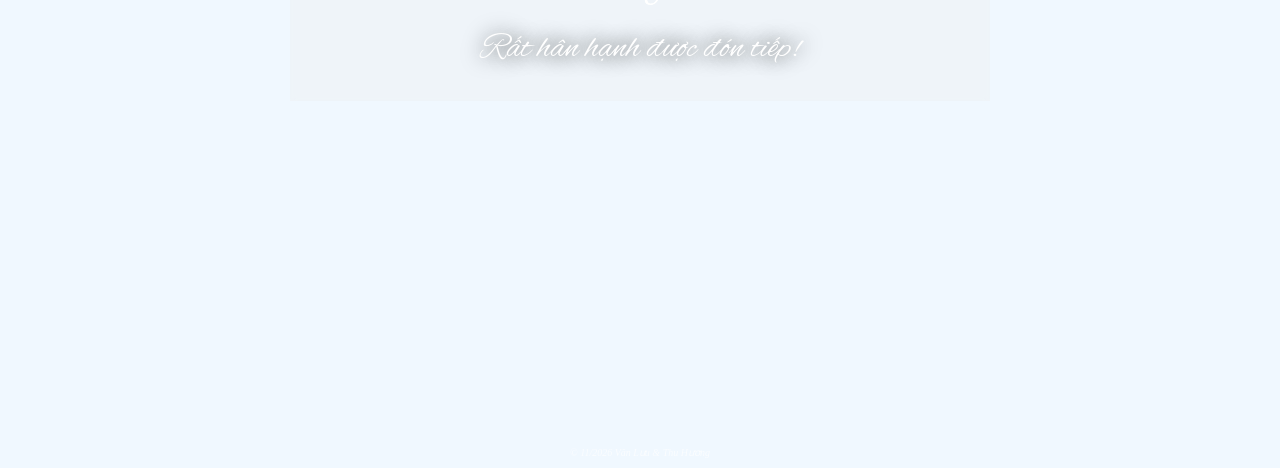
==== commit b9b4fcb6: "Anh cuoi v2" ====
--- a/nhagai.html
+++ b/nhagai.html
@@ -164,6 +164,10 @@
     <div class="album_container">
         <img class="js_album album_left" src="./source/album/01.jpg" alt="Chú rể Văn Lưu">
         <img class="js_album album_left" src="./source/album/02.jpg" alt="Cô dâu Thu Hương">
+        <img class="js_album album_right" src="./source/album/03.jpg" alt="Cô dâu Thu Hương và chú rể Văn Lưu">
+        <img class="js_album album_left" src="./source/album/04.jpg" alt="Cô dâu Thu Hương và chú rể Văn Lưu trong lễ phục cưới">
+        <img class="js_album album_right" src="./source/album/05.jpg" alt="Cô dâu Thu Hương và chú rể Văn Lưu chụp studio">
+        <img class="js_album album_left" src="./source/album/06.jpg" alt="Cô dâu Thu Hương và chú rể Văn Lưu lúc hoàng hôn">
     </div>
 
 
@@ -173,7 +177,7 @@
         <button class="lb_nav lb_prev" type="button" aria-label="Ảnh trước">&#8249;</button>
         <img class="lb_img" id="lb_img" src="" alt="">
         <button class="lb_nav lb_next" type="button" aria-label="Ảnh sau">&#8250;</button>
-        <div class="lb_count font_tnr"><span id="lb_now">1</span> / <span id="lb_total">2</span></div>
+        <div class="lb_count font_tnr"><span id="lb_now">1</span> / <span id="lb_total">6</span></div>
     </div>
 
     <!-- Thanks -->
